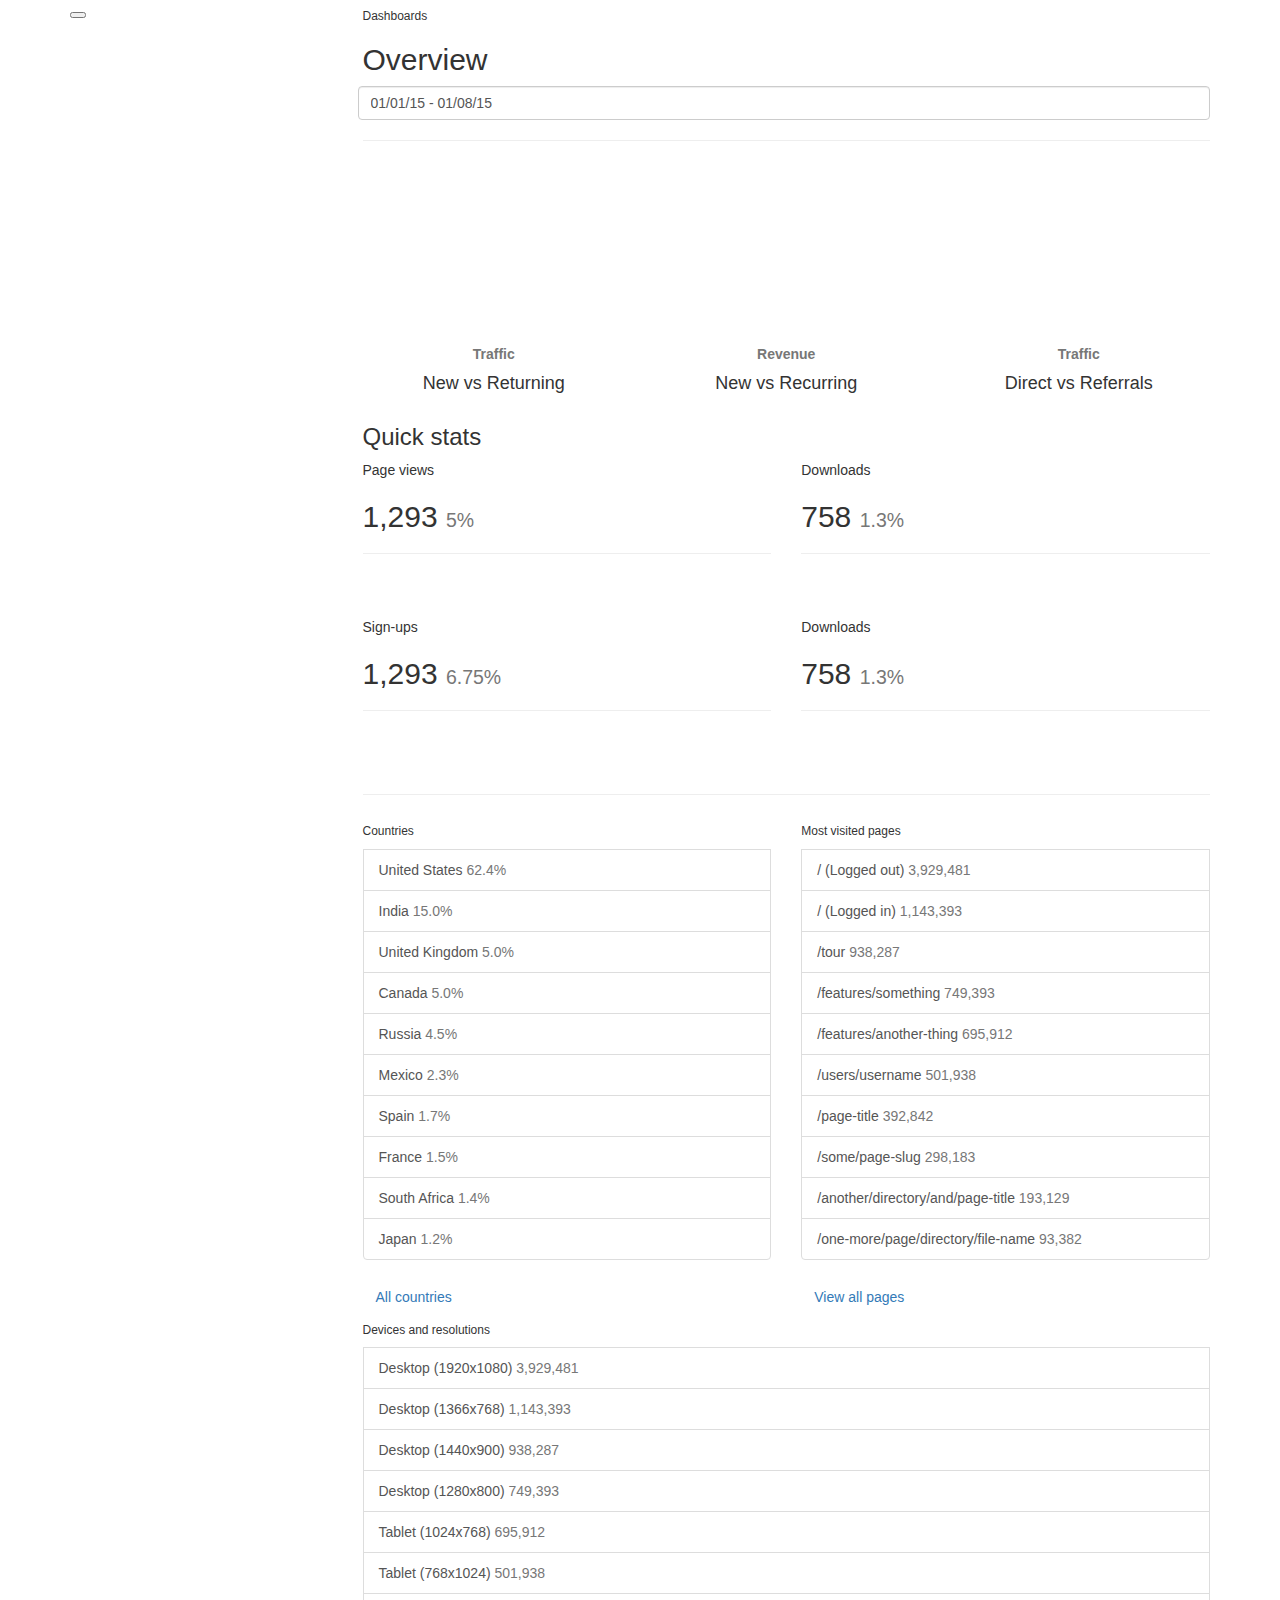
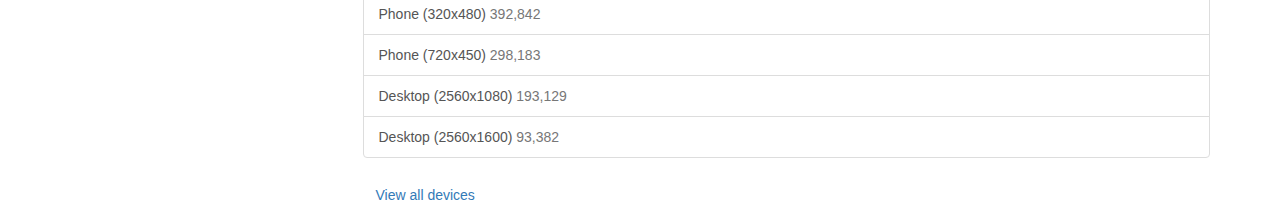
==== root/lights.html @ 5af3656b "new theme light template" ====
<!DOCTYPE html>
<html lang="en">
  <head>
    <meta charset="utf-8">
    <meta http-equiv="X-UA-Compatible" content="IE=edge">
    <meta name="viewport" content="width=device-width, initial-scale=1">
	<link href="CSS/bootstrap.css" rel="stylesheet" type="text/css">
<link href="/assets/css/toolkit-light.css" rel="stylesheet">
	<title>
		Dashboard
		</title>
	</head>
	<body>
		<div class="container">
    <div class="row">
      <div class="col-md-3 sidebar">
        <nav class="sidebar-nav">
          <div class="sidebar-header">
            <button class="nav-toggler nav-toggler-md sidebar-toggler" type="button" data-toggle="collapse" data-target="#nav-toggleable-md">
              <span class="sr-only">Toggle nav</span>
            </button>
            <a class="sidebar-brand img-responsive" href="../index.html">
              <span class="icon icon-leaf sidebar-brand-icon"></span>
            </a>
          </div>

          <div class="collapse nav-toggleable-md" id="nav-toggleable-md">
            <form class="sidebar-form">
              <input class="form-control" type="text" placeholder="Search...">
              <button type="submit" class="btn-link">
                <span class="icon icon-magnifying-glass"></span>
              </button>
            </form>
            <ul class="nav nav-pills nav-stacked flex-column">
              <li class="nav-header">Dashboards</li>
              <li class="nav-item">
                <a class="nav-link active" href="../index-light/index.html">Overview</a>
              </li>
              <li class="nav-item">
                <a class="nav-link " href="../order-history-light/index.html">Order history</a>
              </li>
              <li class="nav-item">
                <a class="nav-link " href="../fluid-light/index.html">Fluid layout</a>
              </li>
              <li class="nav-item">
                <a class="nav-link " href="../icon-nav-light/index.html">Icon nav</a>
              </li>

              <li class="nav-header">More</li>
              <li class="nav-item">
                <a class="nav-link " href="../docs/index.html">
                  Toolkit docs
                </a>
              </li>
              <li class="nav-item">
                <a class="nav-link" href="http://getbootstrap.com" target="blank">
                  Bootstrap docs
                </a>
              </li>
              <li class="nav-item">
                <a class="nav-link " href="../index.html">Dark UI</a>
              </li>
              <li class="nav-item">
                <a class="nav-link" href="#docsModal" data-toggle="modal">
                  Example modal
                </a>
              </li>
            </ul>
            <hr class="visible-xs mt-3">
          </div>
        </nav>
      </div>
      <div class="col-md-9 content">
        <div class="dashhead">
  <div class="dashhead-titles">
    <h6 class="dashhead-subtitle">Dashboards</h6>
    <h2 class="dashhead-title">Overview</h2>
  </div>

  <div class="btn-toolbar dashhead-toolbar">
    <div class="btn-toolbar-item input-with-icon">
      <input type="text" value="01/01/15 - 01/08/15" class="form-control" data-provide="datepicker">
      <span class="icon icon-calendar"></span>
    </div>
  </div>
</div>

<hr class="mt-3">

<div class="row text-center mt-5">
  <div class="col-md-4 mb-4 mb-md-3">
    <div class="w-3 mx-auto"><iframe class="chartjs-hidden-iframe" tabindex="-1" style="display: block; overflow: hidden; border: 0px; margin: 0px; top: 0px; left: 0px; bottom: 0px; right: 0px; height: 100%; width: 100%; position: absolute; pointer-events: none; z-index: -1;"></iframe>
      <canvas class="ex-graph js-chart-drawn" width="183" height="183" data-chart="doughnut" data-dataset="[230, 130]" data-dataset-options="{ backgroundColor: ['#1ca8dd', '#1bc98e'] }" data-labels="['Returning', 'New']" style="display: block; width: 183px; height: 183px;">
      </canvas>
    </div>
    <strong class="text-muted">Traffic</strong>
    <h4>New vs Returning</h4>
  </div>
  <div class="col-md-4 mb-4 mb-md-3">
    <div class="w-3 mx-auto"><iframe class="chartjs-hidden-iframe" tabindex="-1" style="display: block; overflow: hidden; border: 0px; margin: 0px; top: 0px; left: 0px; bottom: 0px; right: 0px; height: 100%; width: 100%; position: absolute; pointer-events: none; z-index: -1;"></iframe>
      <canvas class="ex-graph js-chart-drawn" width="183" height="183" data-chart="doughnut" data-dataset="[330, 30]" data-dataset-options="{ backgroundColor: ['#1ca8dd', '#1bc98e'] }" data-labels="['Returning', 'New']" style="display: block; width: 183px; height: 183px;">
      </canvas>
    </div>
    <strong class="text-muted">Revenue</strong>
    <h4>New vs Recurring</h4>
  </div>
  <div class="col-md-4 mb-4 mb-md-3">
    <div class="w-3 mx-auto"><iframe class="chartjs-hidden-iframe" tabindex="-1" style="display: block; overflow: hidden; border: 0px; margin: 0px; top: 0px; left: 0px; bottom: 0px; right: 0px; height: 100%; width: 100%; position: absolute; pointer-events: none; z-index: -1;"></iframe>
      <canvas class="ex-graph js-chart-drawn" width="183" height="183" data-chart="doughnut" data-dataset="[100, 260]" data-dataset-options="{ backgroundColor: ['#1ca8dd', '#1bc98e'] }" data-labels="['Referrals', 'Direct']" style="display: block; width: 183px; height: 183px;">
      </canvas>
    </div>
    <strong class="text-muted">Traffic</strong>
    <h4>Direct vs Referrals</h4>
  </div>
</div>

<div class="hr-divider mt-5 mb-3">
  <h3 class="hr-divider-content hr-divider-heading">Quick stats</h3>
</div>

<div class="row statcards">
  <div class="col-md-6 col-xl-3 mb-3 mb-md-4 mb-xl-0">
    <div class="statcard statcard-success"><iframe class="chartjs-hidden-iframe" tabindex="-1" style="display: block; overflow: hidden; border: 0px; margin: 0px; top: 0px; left: 0px; bottom: 0px; right: 0px; height: 100%; width: 100%; position: absolute; pointer-events: none; z-index: -1;"></iframe>
      <div class="p-3">
        <span class="statcard-desc">Page views</span>
        <h2 class="statcard-number">
          1,293
          <small class="delta-indicator delta-positive">5%</small>
        </h2>
        <hr class="statcard-hr mb-0">
      </div>
      <canvas id="sparkline1" width="176" height="43" class="sparkline js-chart-drawn" data-chart="spark-line" data-dataset="[[28,68,41,43,96,45,100]]" data-labels="['a','b','c','d','e','f','g']" style="width: 176px; height: 43px; display: block;"></canvas>
    </div>
  </div>
  <div class="col-md-6 col-xl-3 mb-3 mb-md-4 mb-xl-0">
    <div class="statcard statcard-danger"><iframe class="chartjs-hidden-iframe" tabindex="-1" style="display: block; overflow: hidden; border: 0px; margin: 0px; top: 0px; left: 0px; bottom: 0px; right: 0px; height: 100%; width: 100%; position: absolute; pointer-events: none; z-index: -1;"></iframe>
      <div class="p-3">
        <span class="statcard-desc">Downloads</span>
        <h2 class="statcard-number">
          758
          <small class="delta-indicator delta-negative">1.3%</small>
        </h2>
        <hr class="statcard-hr mb-0">
      </div>
      <canvas id="sparkline1" width="176" height="43" class="sparkline js-chart-drawn" data-chart="spark-line" data-dataset="[[4,34,64,27,96,50,80]]" data-labels="['a','b','c','d','e','f','g']" style="width: 176px; height: 43px; display: block;"></canvas>
    </div>
  </div>
  <div class="col-md-6 col-xl-3 mb-3 mb-md-4 mb-xl-0">
    <div class="statcard statcard-info"><iframe class="chartjs-hidden-iframe" tabindex="-1" style="display: block; overflow: hidden; border: 0px; margin: 0px; top: 0px; left: 0px; bottom: 0px; right: 0px; height: 100%; width: 100%; position: absolute; pointer-events: none; z-index: -1;"></iframe>
      <div class="p-3">
        <span class="statcard-desc">Sign-ups</span>
        <h2 class="statcard-number">
          1,293
          <small class="delta-indicator delta-positive">6.75%</small>
        </h2>
        <hr class="statcard-hr mb-0">
      </div>
      <canvas id="sparkline1" width="176" height="43" class="sparkline js-chart-drawn" data-chart="spark-line" data-dataset="[[12,38,32,60,36,54,68]]" data-labels="['a','b','c','d','e','f','g']" style="width: 176px; height: 43px; display: block;"></canvas>
    </div>
  </div>
  <div class="col-md-6 col-xl-3 mb-3 mb-md-4 mb-xl-0">
    <div class="statcard statcard-warning"><iframe class="chartjs-hidden-iframe" tabindex="-1" style="display: block; overflow: hidden; border: 0px; margin: 0px; top: 0px; left: 0px; bottom: 0px; right: 0px; height: 100%; width: 100%; position: absolute; pointer-events: none; z-index: -1;"></iframe>
      <div class="p-3">
        <span class="statcard-desc">Downloads</span>
        <h2 class="statcard-number">
          758
          <small class="delta-indicator delta-negative">1.3%</small>
        </h2>
        <hr class="statcard-hr mb-0">
      </div>
      <canvas id="sparkline1" width="176" height="43" class="sparkline js-chart-drawn" data-chart="spark-line" data-dataset="[[43,48,52,58,50,95,100]]" data-labels="['a','b','c','d','e','f','g']" style="width: 176px; height: 43px; display: block;"></canvas>
    </div>
  </div>
</div>

<hr class="mt-5">

<div class="row">
  <div class="col-md-6 mb-5">
    <div class="list-group mb-3">
      <h6 class="list-group-header">
        Countries
      </h6>
      
        <a class="list-group-item list-group-item-action justify-content-between" href="#">
          <span class="list-group-progress" style="width: 62.4%;"></span>
          <span>United States</span>
          <span class="text-muted">62.4%</span>
        </a>
      
        <a class="list-group-item list-group-item-action justify-content-between" href="#">
          <span class="list-group-progress" style="width: 15.0%;"></span>
          <span>India</span>
          <span class="text-muted">15.0%</span>
        </a>
      
        <a class="list-group-item list-group-item-action justify-content-between" href="#">
          <span class="list-group-progress" style="width: 5.0%;"></span>
          <span>United Kingdom</span>
          <span class="text-muted">5.0%</span>
        </a>
      
        <a class="list-group-item list-group-item-action justify-content-between" href="#">
          <span class="list-group-progress" style="width: 5.0%;"></span>
          <span>Canada</span>
          <span class="text-muted">5.0%</span>
        </a>
      
        <a class="list-group-item list-group-item-action justify-content-between" href="#">
          <span class="list-group-progress" style="width: 4.5%;"></span>
          <span>Russia</span>
          <span class="text-muted">4.5%</span>
        </a>
      
        <a class="list-group-item list-group-item-action justify-content-between" href="#">
          <span class="list-group-progress" style="width: 2.3%;"></span>
          <span>Mexico</span>
          <span class="text-muted">2.3%</span>
        </a>
      
        <a class="list-group-item list-group-item-action justify-content-between" href="#">
          <span class="list-group-progress" style="width: 1.7%;"></span>
          <span>Spain</span>
          <span class="text-muted">1.7%</span>
        </a>
      
        <a class="list-group-item list-group-item-action justify-content-between" href="#">
          <span class="list-group-progress" style="width: 1.5%;"></span>
          <span>France</span>
          <span class="text-muted">1.5%</span>
        </a>
      
        <a class="list-group-item list-group-item-action justify-content-between" href="#">
          <span class="list-group-progress" style="width: 1.4%;"></span>
          <span>South Africa</span>
          <span class="text-muted">1.4%</span>
        </a>
      
        <a class="list-group-item list-group-item-action justify-content-between" href="#">
          <span class="list-group-progress" style="width: 1.2%;"></span>
          <span>Japan</span>
          <span class="text-muted">1.2%</span>
        </a>
      
    </div>
    <a href="#" class="btn btn-outline-primary px-3">All countries</a>
  </div>
  <div class="col-md-6 mb-5">
    <div class="list-group mb-3">
      <h6 class="list-group-header">
        Most visited pages
      </h6>
      
        <a class="list-group-item list-group-item-action justify-content-between" href="#">
          <span>/ (Logged out)</span>
          <span class="text-muted">3,929,481</span>
        </a>
      
        <a class="list-group-item list-group-item-action justify-content-between" href="#">
          <span>/ (Logged in)</span>
          <span class="text-muted">1,143,393</span>
        </a>
      
        <a class="list-group-item list-group-item-action justify-content-between" href="#">
          <span>/tour</span>
          <span class="text-muted">938,287</span>
        </a>
      
        <a class="list-group-item list-group-item-action justify-content-between" href="#">
          <span>/features/something</span>
          <span class="text-muted">749,393</span>
        </a>
      
        <a class="list-group-item list-group-item-action justify-content-between" href="#">
          <span>/features/another-thing</span>
          <span class="text-muted">695,912</span>
        </a>
      
        <a class="list-group-item list-group-item-action justify-content-between" href="#">
          <span>/users/username</span>
          <span class="text-muted">501,938</span>
        </a>
      
        <a class="list-group-item list-group-item-action justify-content-between" href="#">
          <span>/page-title</span>
          <span class="text-muted">392,842</span>
        </a>
      
        <a class="list-group-item list-group-item-action justify-content-between" href="#">
          <span>/some/page-slug</span>
          <span class="text-muted">298,183</span>
        </a>
      
        <a class="list-group-item list-group-item-action justify-content-between" href="#">
          <span>/another/directory/and/page-title</span>
          <span class="text-muted">193,129</span>
        </a>
      
        <a class="list-group-item list-group-item-action justify-content-between" href="#">
          <span>/one-more/page/directory/file-name</span>
          <span class="text-muted">93,382</span>
        </a>
      
    </div>
    <a href="#" class="btn btn-outline-primary px-3">View all pages</a>
  </div>
</div>

<div class="list-group mb-3">
  <h6 class="list-group-header">
    Devices and resolutions
  </h6>
  
    <a class="list-group-item list-group-item-action justify-content-between" href="#">
      <span>Desktop (1920x1080)</span>
      <span class="text-muted">3,929,481</span>
    </a>
  
    <a class="list-group-item list-group-item-action justify-content-between" href="#">
      <span>Desktop (1366x768)</span>
      <span class="text-muted">1,143,393</span>
    </a>
  
    <a class="list-group-item list-group-item-action justify-content-between" href="#">
      <span>Desktop (1440x900)</span>
      <span class="text-muted">938,287</span>
    </a>
  
    <a class="list-group-item list-group-item-action justify-content-between" href="#">
      <span>Desktop (1280x800)</span>
      <span class="text-muted">749,393</span>
    </a>
  
    <a class="list-group-item list-group-item-action justify-content-between" href="#">
      <span>Tablet (1024x768)</span>
      <span class="text-muted">695,912</span>
    </a>
  
    <a class="list-group-item list-group-item-action justify-content-between" href="#">
      <span>Tablet (768x1024)</span>
      <span class="text-muted">501,938</span>
    </a>
  
    <a class="list-group-item list-group-item-action justify-content-between" href="#">
      <span>Phone (320x480)</span>
      <span class="text-muted">392,842</span>
    </a>
  
    <a class="list-group-item list-group-item-action justify-content-between" href="#">
      <span>Phone (720x450)</span>
      <span class="text-muted">298,183</span>
    </a>
  
    <a class="list-group-item list-group-item-action justify-content-between" href="#">
      <span>Desktop (2560x1080)</span>
      <span class="text-muted">193,129</span>
    </a>
  
    <a class="list-group-item list-group-item-action justify-content-between" href="#">
      <span>Desktop (2560x1600)</span>
      <span class="text-muted">93,382</span>
    </a>
  
</div>
<a href="#" class="btn btn-outline-primary px-3">View all devices</a>

      </div>
    </div>
  </div>

  <div id="docsModal" class="modal fade" tabindex="-1" role="dialog" aria-labelledby="myModalLabel">
  <div class="modal-dialog">
    <div class="modal-content">

      <div class="modal-header">
        <h4 class="modal-title" id="myModalLabel">Example modal</h4>
        <button type="button" class="close" data-dismiss="modal" aria-label="Close"><span aria-hidden="true">×</span></button>
      </div>
      <div class="modal-body">
        <p>You're looking at an example modal in the dashboard theme.</p>
      </div>
      <div class="modal-footer">
        <button type="button" class="btn btn-primary" data-dismiss="modal">Cool, got it!</button>
      </div>
    </div>
  </div>
</div>

		<script src="https://ajax.googleapis.com/ajax/libs/jquery/1.12.4/jquery.min.js"></script>
		<script src="js/bootstrap.min.js"></script>
		<script src="js/automations.js"></script>
		<script src="assets/js/application.js"></script>
		<script src="assets/js/chart.js"></script>
		<script src="assets/js/jquery.min.js"></script>
		<script src="assets/js/tablesorter.min.js"></script>
		<script src="assets/js/tether.min.js"></script>
		<script src="assets/js/toolkit.js"></script>		 
	</body> 
</html>
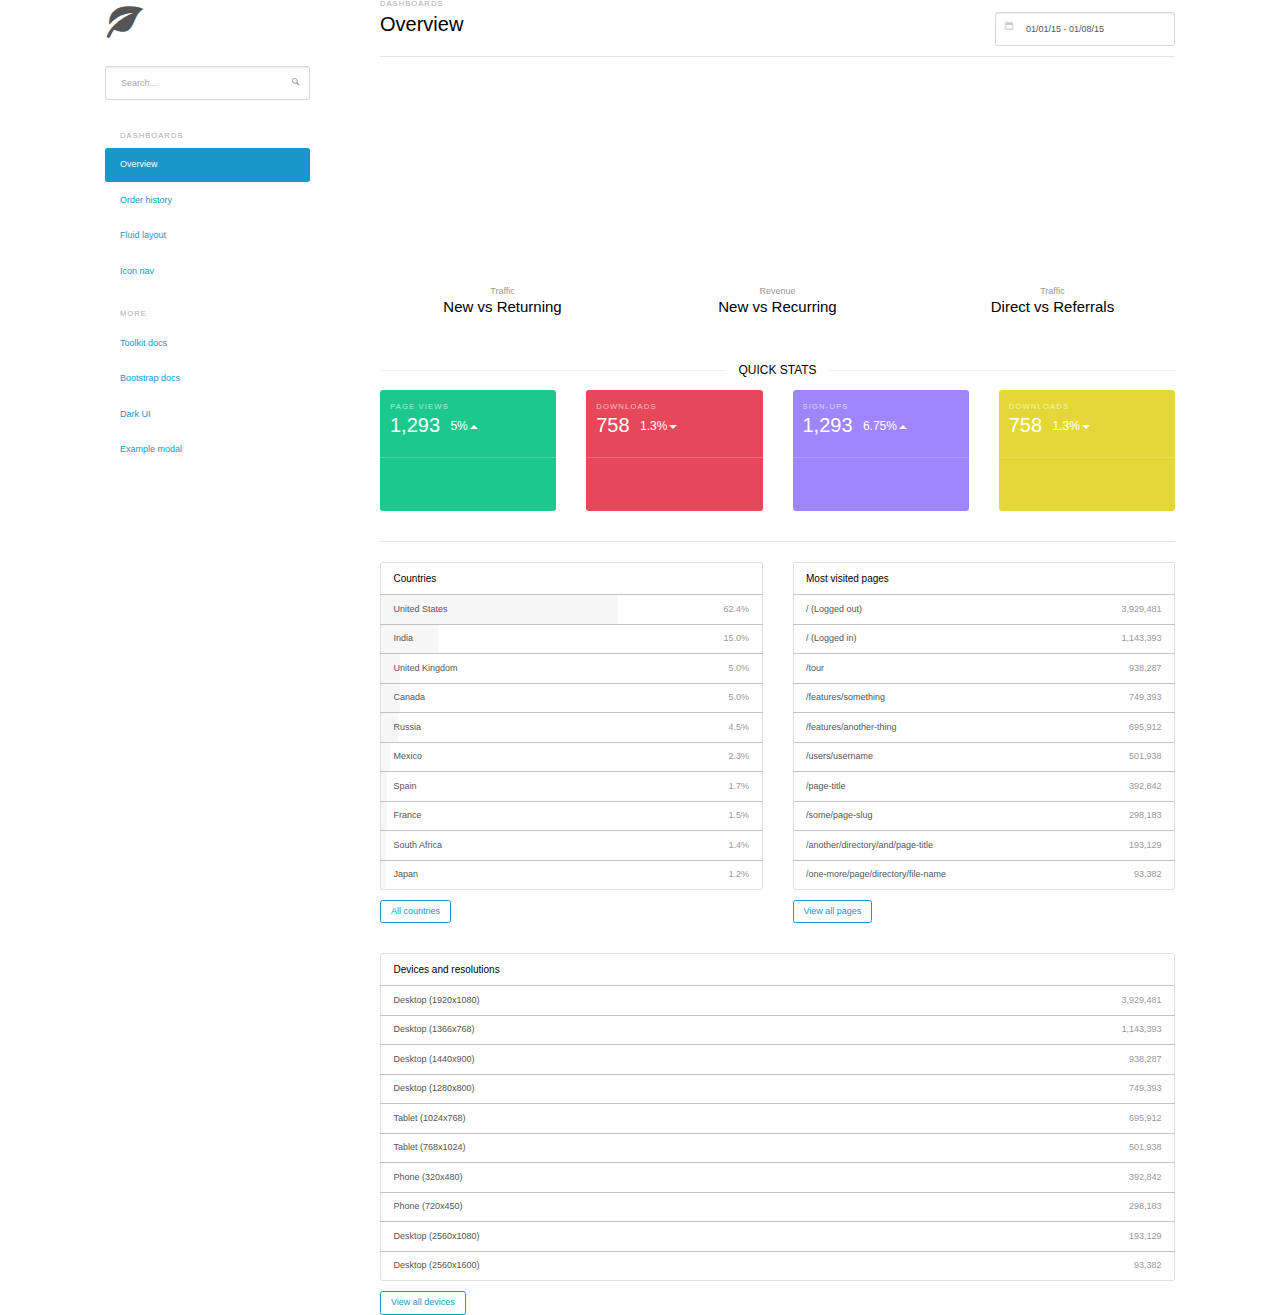
==== commit cca2f74e: "new theme light template" ====
--- a/root/lights.html
+++ b/root/lights.html
@@ -5,7 +5,7 @@
     <meta http-equiv="X-UA-Compatible" content="IE=edge">
     <meta name="viewport" content="width=device-width, initial-scale=1">
 	<link href="CSS/bootstrap.css" rel="stylesheet" type="text/css">
-<link href="/assets/css/toolkit-light.css" rel="stylesheet">
+<link href="assets/css/toolkit-light.css" rel="stylesheet" type="text/css">
 	<title>
 		Dashboard
 		</title>
@@ -386,14 +386,15 @@
   </div>
 </div>
 
-		<script src="https://ajax.googleapis.com/ajax/libs/jquery/1.12.4/jquery.min.js"></script>
-		<script src="js/bootstrap.min.js"></script>
+
 		<script src="js/automations.js"></script>
 		<script src="assets/js/application.js"></script>
 		<script src="assets/js/chart.js"></script>
 		<script src="assets/js/jquery.min.js"></script>
 		<script src="assets/js/tablesorter.min.js"></script>
 		<script src="assets/js/tether.min.js"></script>
-		<script src="assets/js/toolkit.js"></script>		 
+		<script src="assets/js/toolkit.js"></script>	
+				<script src="https://ajax.googleapis.com/ajax/libs/jquery/1.12.4/jquery.min.js"></script>
+		<script src="js/bootstrap.min.js"></script>	 
 	</body> 
 </html>
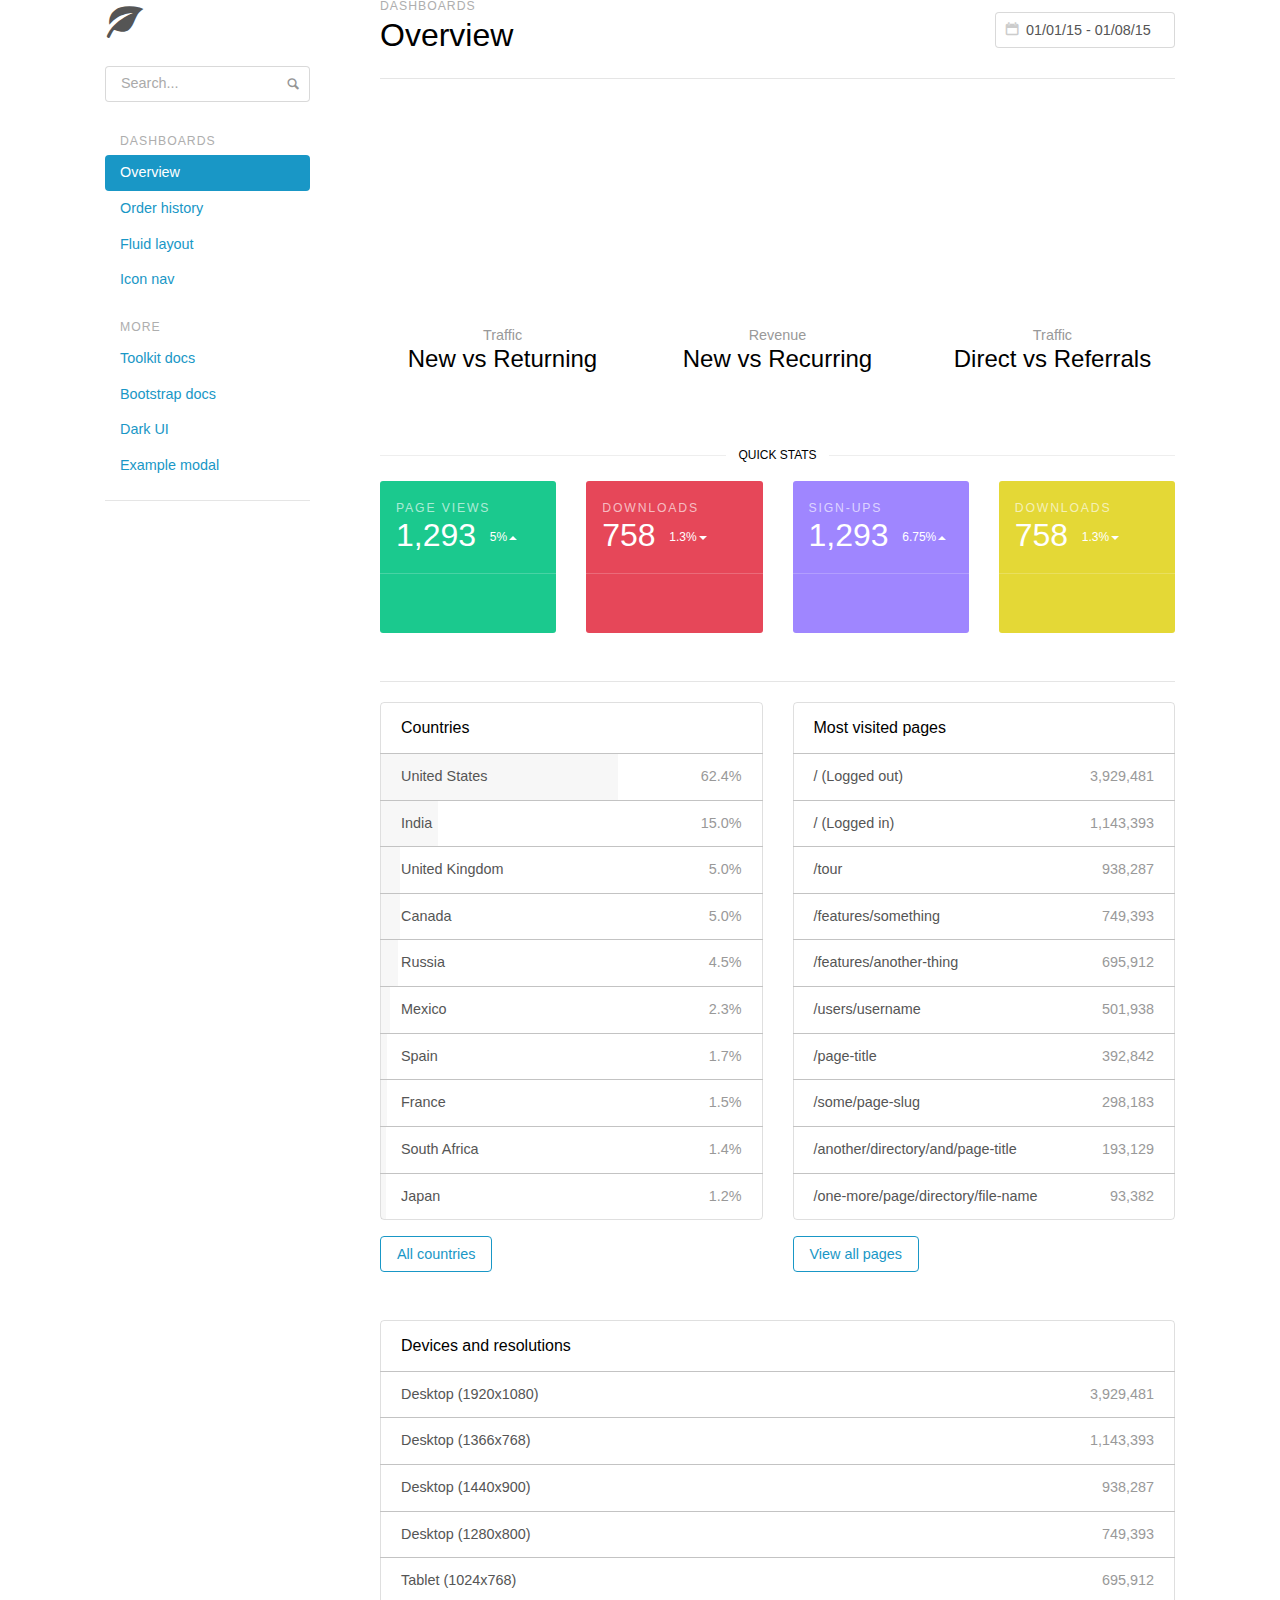
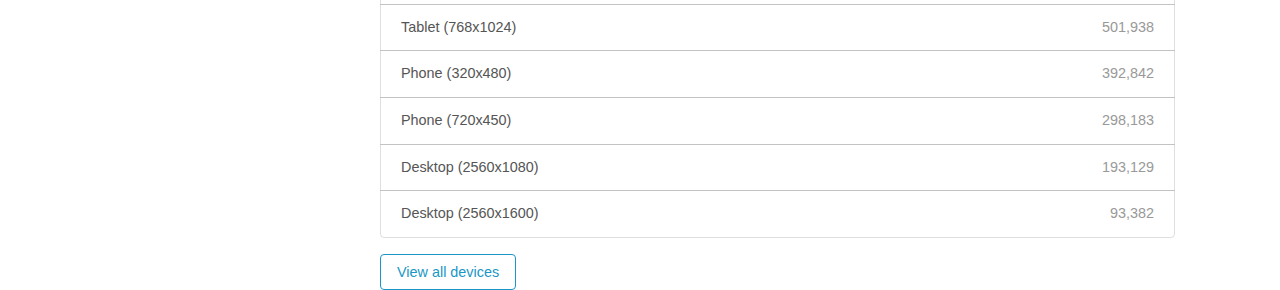
==== commit 68ef9a5f: "new theme light template" ====
--- a/root/lights.html
+++ b/root/lights.html
@@ -4,7 +4,6 @@
     <meta charset="utf-8">
     <meta http-equiv="X-UA-Compatible" content="IE=edge">
     <meta name="viewport" content="width=device-width, initial-scale=1">
-	<link href="CSS/bootstrap.css" rel="stylesheet" type="text/css">
 <link href="assets/css/toolkit-light.css" rel="stylesheet" type="text/css">
 	<title>
 		Dashboard
